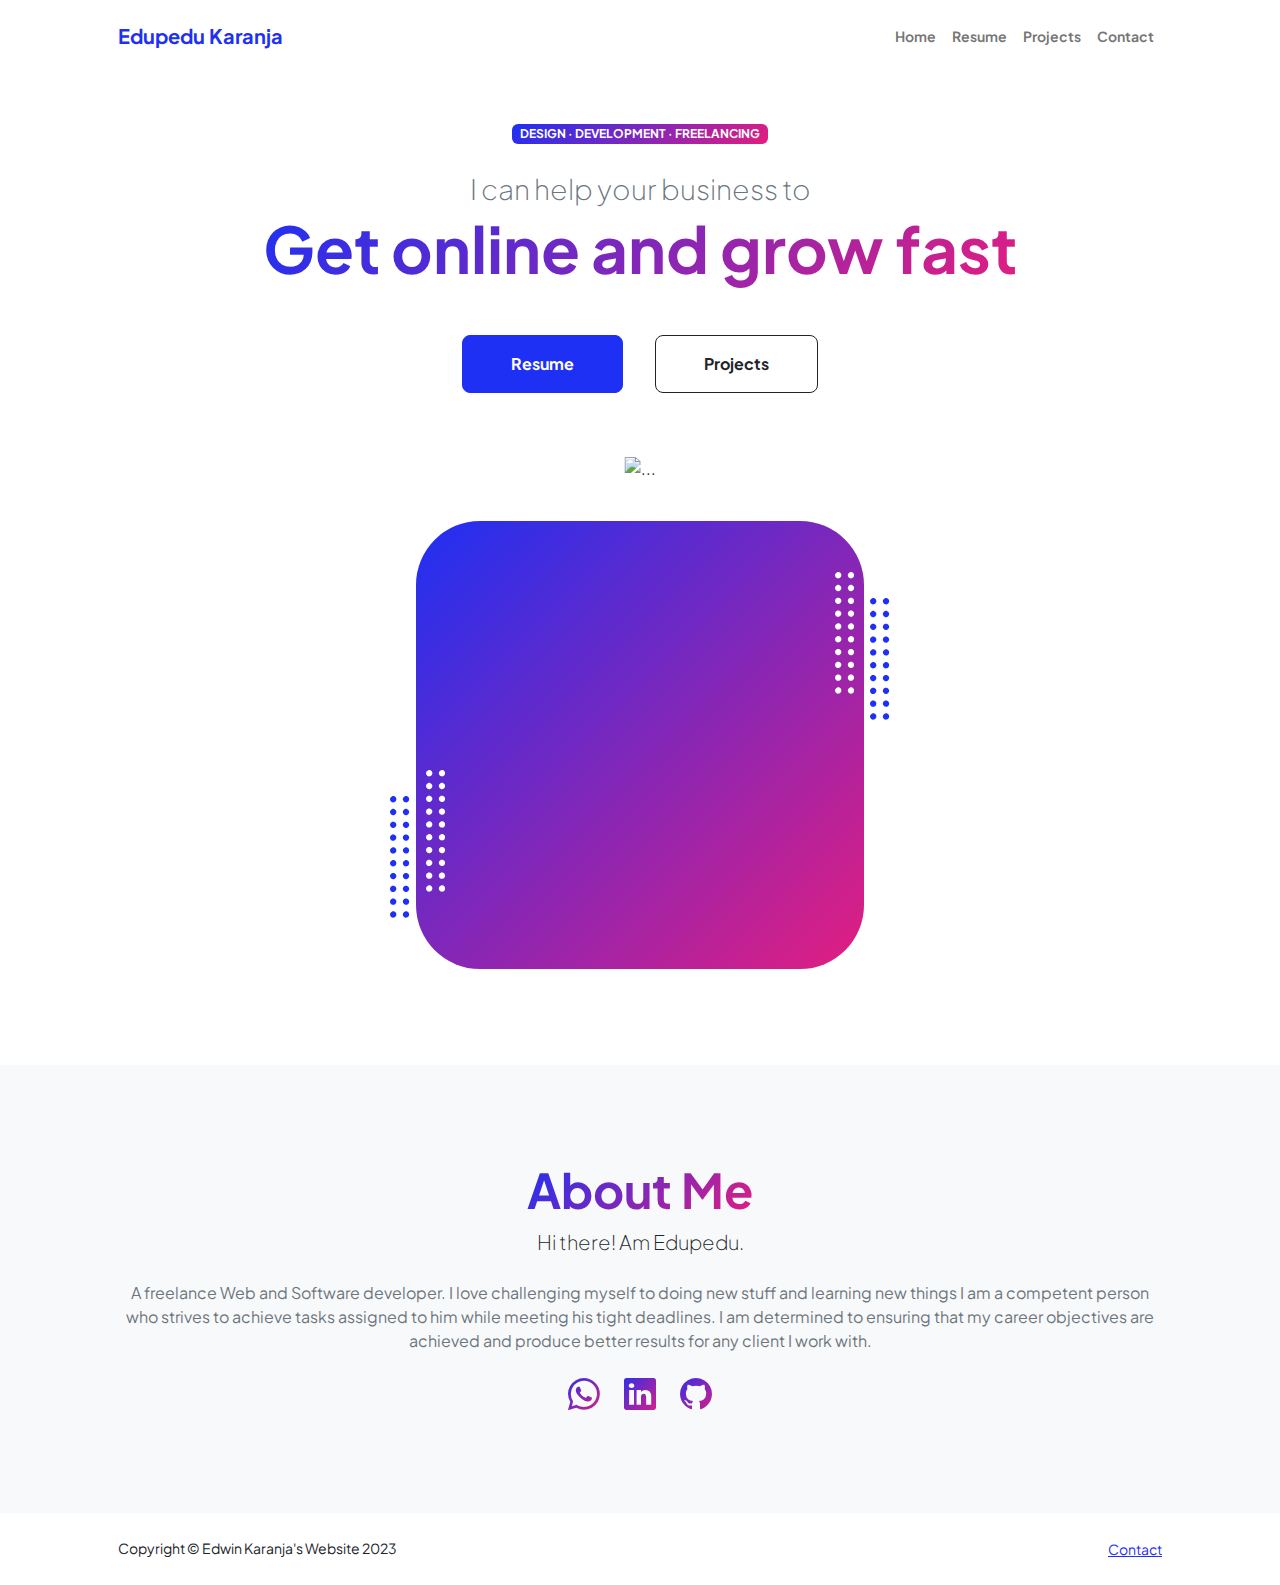
==== index.html @ 0c8370f7 "Update V2" ====
<!DOCTYPE html>
<html lang="en">
    <head>
        <meta charset="utf-8" />
        <meta name="viewport" content="width=device-width, initial-scale=1, shrink-to-fit=no" />
        <meta name="description" content="" />
        <meta name="author" content="" />
        <title>Edupedu Karanja - Home</title>
        <!-- Favicon-->
        <link rel="icon" type="image/x-icon" href="assets/edu.ico" />
        <!-- Custom Google font-->
        <link rel="preconnect" href="https://fonts.googleapis.com" />
        <link rel="preconnect" href="https://fonts.gstatic.com" crossorigin />
        <link href="https://fonts.googleapis.com/css2?family=Plus+Jakarta+Sans:wght@100;200;300;400;500;600;700;800;900&amp;display=swap" rel="stylesheet" />
        <!-- Bootstrap icons-->
        <link href="https://cdn.jsdelivr.net/npm/bootstrap-icons@1.8.1/font/bootstrap-icons.css" rel="stylesheet" />
        <!-- Core theme CSS (includes Bootstrap)-->
        <link href="css/styles.css" rel="stylesheet" />
    </head>
    <body class="d-flex flex-column h-100">
        <main class="flex-shrink-0">
            <!-- Navigation-->
            <nav class="navbar navbar-expand-lg navbar-light bg-white py-3">
                <div class="container px-5">
                    <a class="navbar-brand" href="index.html"><span class="fw-bolder text-primary">Edupedu Karanja</span></a>
                    <button class="navbar-toggler" type="button" data-bs-toggle="collapse" data-bs-target="#navbarSupportedContent" aria-controls="navbarSupportedContent" aria-expanded="false" aria-label="Toggle navigation"><span class="navbar-toggler-icon"></span></button>
                    <div class="collapse navbar-collapse" id="navbarSupportedContent">
                        <ul class="navbar-nav ms-auto mb-2 mb-lg-0 small fw-bolder">
                            <li class="nav-item"><a class="nav-link" href="index.html">Home</a></li>
                            <li class="nav-item"><a class="nav-link" href="resume.html">Resume</a></li>
                            <li class="nav-item"><a class="nav-link" href="projects.html">Projects</a></li>
                            <li class="nav-item"><a class="nav-link" href="contact.html">Contact</a></li>
                        </ul>
                    </div>
                </div>
            </nav>
            <!-- Header-->
            <header class="py-5">
                <div class="container px-5 pb-5">
                    <div class="row gx-5 align-items-center">
                        <div class="col-xxl-5">
                            <!-- Header text content-->
                            <div class="text-center text-xxl-start">
                                <div class="badge bg-gradient-primary-to-secondary text-white mb-4"><div class="text-uppercase">Design &middot; Development &middot; Freelancing</div></div>
                                <div class="fs-3 fw-light text-muted">I can help your business to</div>
                                <h1 class="display-3 fw-bolder mb-5"><span class="text-gradient d-inline">Get online and grow fast</span></h1>
                                <div class="d-grid gap-3 d-sm-flex justify-content-sm-center justify-content-xxl-start mb-3">
                                    <a class="btn btn-primary btn-lg px-5 py-3 me-sm-3 fs-6 fw-bolder" href="resume.html">Resume</a>
                                    <a class="btn btn-outline-dark btn-lg px-5 py-3 fs-6 fw-bolder" href="projects.html">Projects</a>
                                </div>
                            </div>
                        </div>
                        <div class="col-xxl-7">
                            <!-- Header profile picture-->
                            <div class="d-flex justify-content-center mt-5 mt-xxl-0">
                                <div class="profile bg-gradient-primary-to-secondary">
                                    <!-- TIP: For best results, use a photo with a transparent background like the demo example below-->
                                    <!-- Watch a tutorial on how to do this on YouTube (link)-->
                                    <img class="profile-img" src="assets/edupedu__karanja.png" alt="..." />
                                    <div class="dots-1">
                                        <!-- SVG Dots-->
                                        <svg version="1.1" xmlns="http://www.w3.org/2000/svg" xmlns:xlink="http://www.w3.org/1999/xlink" x="0px" y="0px" viewBox="0 0 191.6 1215.4" style="enable-background: new 0 0 191.6 1215.4" xml:space="preserve">
                                            <g transform="translate(0.000000,1280.000000) scale(0.100000,-0.100000)">
                                                <path d="M227.7,12788.6c-105-35-200-141-222-248c-43-206,163-412,369-369c155,32,275,190,260,339c-11,105-90,213-190,262        C383.7,12801.6,289.7,12808.6,227.7,12788.6z"></path>
                                                <path d="M1507.7,12788.6c-151-50-253-216-222-362c25-119,136-230,254-255c194-41,395,142,375,339c-11,105-90,213-190,262        C1663.7,12801.6,1569.7,12808.6,1507.7,12788.6z"></path>
                                                <path d="M227.7,11508.6c-105-35-200-141-222-248c-43-206,163-412,369-369c155,32,275,190,260,339c-11,105-90,213-190,262        C383.7,11521.6,289.7,11528.6,227.7,11508.6z"></path>
                                                <path d="M1507.7,11508.6c-151-50-253-216-222-362c25-119,136-230,254-255c194-41,395,142,375,339c-11,105-90,213-190,262        C1663.7,11521.6,1569.7,11528.6,1507.7,11508.6z"></path>
                                                <path d="M227.7,10228.6c-105-35-200-141-222-248c-43-206,163-412,369-369c155,32,275,190,260,339c-11,105-90,213-190,262        C383.7,10241.6,289.7,10248.6,227.7,10228.6z"></path>
                                                <path d="M1507.7,10228.6c-105-35-200-141-222-248c-43-206,163-412,369-369c155,32,275,190,260,339c-11,105-90,213-190,262        C1663.7,10241.6,1569.7,10248.6,1507.7,10228.6z"></path>
                                                <path d="M227.7,8948.6c-105-35-200-141-222-248c-43-206,163-412,369-369c155,32,275,190,260,339c-11,105-90,213-190,262        C383.7,8961.6,289.7,8968.6,227.7,8948.6z"></path>
                                                <path d="M1507.7,8948.6c-105-35-200-141-222-248c-43-206,163-412,369-369c155,32,275,190,260,339c-11,105-90,213-190,262        C1663.7,8961.6,1569.7,8968.6,1507.7,8948.6z"></path>
                                                <path d="M227.7,7668.6c-105-35-200-141-222-248c-43-206,163-412,369-369c155,32,275,190,260,339c-11,105-90,213-190,262        C383.7,7681.6,289.7,7688.6,227.7,7668.6z"></path>
                                                <path d="M1507.7,7668.6c-105-35-200-141-222-248c-43-206,163-412,369-369c155,32,275,190,260,339c-11,105-90,213-190,262        C1663.7,7681.6,1569.7,7688.6,1507.7,7668.6z"></path>
                                                <path d="M227.7,6388.6c-105-35-200-141-222-248c-43-206,163-412,369-369c155,32,275,190,260,339c-11,105-90,213-190,262        C383.7,6401.6,289.7,6408.6,227.7,6388.6z"></path>
                                                <path d="M1507.7,6388.6c-105-35-200-141-222-248c-43-206,163-412,369-369c155,32,275,190,260,339c-11,105-90,213-190,262        C1663.7,6401.6,1569.7,6408.6,1507.7,6388.6z"></path>
                                                <path d="M227.7,5108.6c-105-35-200-141-222-248c-43-206,163-412,369-369c155,32,275,190,260,339c-11,105-90,213-190,262        C383.7,5121.6,289.7,5128.6,227.7,5108.6z"></path>
                                                <path d="M1507.7,5108.6c-105-35-200-141-222-248c-43-206,163-412,369-369c155,32,275,190,260,339c-11,105-90,213-190,262        C1663.7,5121.6,1569.7,5128.6,1507.7,5108.6z"></path>
                                                <path d="M227.7,3828.6c-105-35-200-141-222-248c-43-206,163-412,369-369c155,32,275,190,260,339c-11,105-90,213-190,262        C383.7,3841.6,289.7,3848.6,227.7,3828.6z"></path>
                                                <path d="M1507.7,3828.6c-105-35-200-141-222-248c-43-206,163-412,369-369c155,32,275,190,260,339c-11,105-90,213-190,262        C1663.7,3841.6,1569.7,3848.6,1507.7,3828.6z"></path>
                                                <path d="M227.7,2548.6c-105-35-200-141-222-248c-43-206,163-412,369-369c155,32,275,190,260,339c-11,105-90,213-190,262        C383.7,2561.6,289.7,2568.6,227.7,2548.6z"></path>
                                                <path d="M1507.7,2548.6c-105-35-200-141-222-248c-43-206,163-412,369-369c155,32,275,190,260,339c-11,105-90,213-190,262        C1663.7,2561.6,1569.7,2568.6,1507.7,2548.6z"></path>
                                                <path d="M227.7,1268.6c-105-35-200-141-222-248c-43-206,163-412,369-369c155,32,275,190,260,339c-11,105-90,213-190,262        C383.7,1281.6,289.7,1288.6,227.7,1268.6z"></path>
                                                <path d="M1507.7,1268.6c-105-35-200-141-222-248c-43-206,163-412,369-369c155,32,275,190,260,339c-11,105-90,213-190,262        C1663.7,1281.6,1569.7,1288.6,1507.7,1268.6z"></path>
                                            </g>
                                        </svg>
                                        <!-- END of SVG dots-->
                                    </div>
                                    <div class="dots-2">
                                        <!-- SVG Dots-->
                                        <svg version="1.1" xmlns="http://www.w3.org/2000/svg" xmlns:xlink="http://www.w3.org/1999/xlink" x="0px" y="0px" viewBox="0 0 191.6 1215.4" style="enable-background: new 0 0 191.6 1215.4" xml:space="preserve">
                                            <g transform="translate(0.000000,1280.000000) scale(0.100000,-0.100000)">
                                                <path d="M227.7,12788.6c-105-35-200-141-222-248c-43-206,163-412,369-369c155,32,275,190,260,339c-11,105-90,213-190,262        C383.7,12801.6,289.7,12808.6,227.7,12788.6z"></path>
                                                <path d="M1507.7,12788.6c-151-50-253-216-222-362c25-119,136-230,254-255c194-41,395,142,375,339c-11,105-90,213-190,262        C1663.7,12801.6,1569.7,12808.6,1507.7,12788.6z"></path>
                                                <path d="M227.7,11508.6c-105-35-200-141-222-248c-43-206,163-412,369-369c155,32,275,190,260,339c-11,105-90,213-190,262        C383.7,11521.6,289.7,11528.6,227.7,11508.6z"></path>
                                                <path d="M1507.7,11508.6c-151-50-253-216-222-362c25-119,136-230,254-255c194-41,395,142,375,339c-11,105-90,213-190,262        C1663.7,11521.6,1569.7,11528.6,1507.7,11508.6z"></path>
                                                <path d="M227.7,10228.6c-105-35-200-141-222-248c-43-206,163-412,369-369c155,32,275,190,260,339c-11,105-90,213-190,262        C383.7,10241.6,289.7,10248.6,227.7,10228.6z"></path>
                                                <path d="M1507.7,10228.6c-105-35-200-141-222-248c-43-206,163-412,369-369c155,32,275,190,260,339c-11,105-90,213-190,262        C1663.7,10241.6,1569.7,10248.6,1507.7,10228.6z"></path>
                                                <path d="M227.7,8948.6c-105-35-200-141-222-248c-43-206,163-412,369-369c155,32,275,190,260,339c-11,105-90,213-190,262        C383.7,8961.6,289.7,8968.6,227.7,8948.6z"></path>
                                                <path d="M1507.7,8948.6c-105-35-200-141-222-248c-43-206,163-412,369-369c155,32,275,190,260,339c-11,105-90,213-190,262        C1663.7,8961.6,1569.7,8968.6,1507.7,8948.6z"></path>
                                                <path d="M227.7,7668.6c-105-35-200-141-222-248c-43-206,163-412,369-369c155,32,275,190,260,339c-11,105-90,213-190,262        C383.7,7681.6,289.7,7688.6,227.7,7668.6z"></path>
                                                <path d="M1507.7,7668.6c-105-35-200-141-222-248c-43-206,163-412,369-369c155,32,275,190,260,339c-11,105-90,213-190,262        C1663.7,7681.6,1569.7,7688.6,1507.7,7668.6z"></path>
                                                <path d="M227.7,6388.6c-105-35-200-141-222-248c-43-206,163-412,369-369c155,32,275,190,260,339c-11,105-90,213-190,262        C383.7,6401.6,289.7,6408.6,227.7,6388.6z"></path>
                                                <path d="M1507.7,6388.6c-105-35-200-141-222-248c-43-206,163-412,369-369c155,32,275,190,260,339c-11,105-90,213-190,262        C1663.7,6401.6,1569.7,6408.6,1507.7,6388.6z"></path>
                                                <path d="M227.7,5108.6c-105-35-200-141-222-248c-43-206,163-412,369-369c155,32,275,190,260,339c-11,105-90,213-190,262        C383.7,5121.6,289.7,5128.6,227.7,5108.6z"></path>
                                                <path d="M1507.7,5108.6c-105-35-200-141-222-248c-43-206,163-412,369-369c155,32,275,190,260,339c-11,105-90,213-190,262        C1663.7,5121.6,1569.7,5128.6,1507.7,5108.6z"></path>
                                                <path d="M227.7,3828.6c-105-35-200-141-222-248c-43-206,163-412,369-369c155,32,275,190,260,339c-11,105-90,213-190,262        C383.7,3841.6,289.7,3848.6,227.7,3828.6z"></path>
                                                <path d="M1507.7,3828.6c-105-35-200-141-222-248c-43-206,163-412,369-369c155,32,275,190,260,339c-11,105-90,213-190,262        C1663.7,3841.6,1569.7,3848.6,1507.7,3828.6z"></path>
                                                <path d="M227.7,2548.6c-105-35-200-141-222-248c-43-206,163-412,369-369c155,32,275,190,260,339c-11,105-90,213-190,262        C383.7,2561.6,289.7,2568.6,227.7,2548.6z"></path>
                                                <path d="M1507.7,2548.6c-105-35-200-141-222-248c-43-206,163-412,369-369c155,32,275,190,260,339c-11,105-90,213-190,262        C1663.7,2561.6,1569.7,2568.6,1507.7,2548.6z"></path>
                                                <path d="M227.7,1268.6c-105-35-200-141-222-248c-43-206,163-412,369-369c155,32,275,190,260,339c-11,105-90,213-190,262        C383.7,1281.6,289.7,1288.6,227.7,1268.6z"></path>
                                                <path d="M1507.7,1268.6c-105-35-200-141-222-248c-43-206,163-412,369-369c155,32,275,190,260,339c-11,105-90,213-190,262        C1663.7,1281.6,1569.7,1288.6,1507.7,1268.6z"></path>
                                            </g>
                                        </svg>
                                        <!-- END of SVG dots-->
                                    </div>
                                    <div class="dots-3">
                                        <!-- SVG Dots-->
                                        <svg version="1.1" xmlns="http://www.w3.org/2000/svg" xmlns:xlink="http://www.w3.org/1999/xlink" x="0px" y="0px" viewBox="0 0 191.6 1215.4" style="enable-background: new 0 0 191.6 1215.4" xml:space="preserve">
                                            <g transform="translate(0.000000,1280.000000) scale(0.100000,-0.100000)">
                                                <path d="M227.7,12788.6c-105-35-200-141-222-248c-43-206,163-412,369-369c155,32,275,190,260,339c-11,105-90,213-190,262        C383.7,12801.6,289.7,12808.6,227.7,12788.6z"></path>
                                                <path d="M1507.7,12788.6c-151-50-253-216-222-362c25-119,136-230,254-255c194-41,395,142,375,339c-11,105-90,213-190,262        C1663.7,12801.6,1569.7,12808.6,1507.7,12788.6z"></path>
                                                <path d="M227.7,11508.6c-105-35-200-141-222-248c-43-206,163-412,369-369c155,32,275,190,260,339c-11,105-90,213-190,262        C383.7,11521.6,289.7,11528.6,227.7,11508.6z"></path>
                                                <path d="M1507.7,11508.6c-151-50-253-216-222-362c25-119,136-230,254-255c194-41,395,142,375,339c-11,105-90,213-190,262        C1663.7,11521.6,1569.7,11528.6,1507.7,11508.6z"></path>
                                                <path d="M227.7,10228.6c-105-35-200-141-222-248c-43-206,163-412,369-369c155,32,275,190,260,339c-11,105-90,213-190,262        C383.7,10241.6,289.7,10248.6,227.7,10228.6z"></path>
                                                <path d="M1507.7,10228.6c-105-35-200-141-222-248c-43-206,163-412,369-369c155,32,275,190,260,339c-11,105-90,213-190,262        C1663.7,10241.6,1569.7,10248.6,1507.7,10228.6z"></path>
                                                <path d="M227.7,8948.6c-105-35-200-141-222-248c-43-206,163-412,369-369c155,32,275,190,260,339c-11,105-90,213-190,262        C383.7,8961.6,289.7,8968.6,227.7,8948.6z"></path>
                                                <path d="M1507.7,8948.6c-105-35-200-141-222-248c-43-206,163-412,369-369c155,32,275,190,260,339c-11,105-90,213-190,262        C1663.7,8961.6,1569.7,8968.6,1507.7,8948.6z"></path>
                                                <path d="M227.7,7668.6c-105-35-200-141-222-248c-43-206,163-412,369-369c155,32,275,190,260,339c-11,105-90,213-190,262        C383.7,7681.6,289.7,7688.6,227.7,7668.6z"></path>
                                                <path d="M1507.7,7668.6c-105-35-200-141-222-248c-43-206,163-412,369-369c155,32,275,190,260,339c-11,105-90,213-190,262        C1663.7,7681.6,1569.7,7688.6,1507.7,7668.6z"></path>
                                                <path d="M227.7,6388.6c-105-35-200-141-222-248c-43-206,163-412,369-369c155,32,275,190,260,339c-11,105-90,213-190,262        C383.7,6401.6,289.7,6408.6,227.7,6388.6z"></path>
                                                <path d="M1507.7,6388.6c-105-35-200-141-222-248c-43-206,163-412,369-369c155,32,275,190,260,339c-11,105-90,213-190,262        C1663.7,6401.6,1569.7,6408.6,1507.7,6388.6z"></path>
                                                <path d="M227.7,5108.6c-105-35-200-141-222-248c-43-206,163-412,369-369c155,32,275,190,260,339c-11,105-90,213-190,262        C383.7,5121.6,289.7,5128.6,227.7,5108.6z"></path>
                                                <path d="M1507.7,5108.6c-105-35-200-141-222-248c-43-206,163-412,369-369c155,32,275,190,260,339c-11,105-90,213-190,262        C1663.7,5121.6,1569.7,5128.6,1507.7,5108.6z"></path>
                                                <path d="M227.7,3828.6c-105-35-200-141-222-248c-43-206,163-412,369-369c155,32,275,190,260,339c-11,105-90,213-190,262        C383.7,3841.6,289.7,3848.6,227.7,3828.6z"></path>
                                                <path d="M1507.7,3828.6c-105-35-200-141-222-248c-43-206,163-412,369-369c155,32,275,190,260,339c-11,105-90,213-190,262        C1663.7,3841.6,1569.7,3848.6,1507.7,3828.6z"></path>
                                                <path d="M227.7,2548.6c-105-35-200-141-222-248c-43-206,163-412,369-369c155,32,275,190,260,339c-11,105-90,213-190,262        C383.7,2561.6,289.7,2568.6,227.7,2548.6z"></path>
                                                <path d="M1507.7,2548.6c-105-35-200-141-222-248c-43-206,163-412,369-369c155,32,275,190,260,339c-11,105-90,213-190,262        C1663.7,2561.6,1569.7,2568.6,1507.7,2548.6z"></path>
                                                <path d="M227.7,1268.6c-105-35-200-141-222-248c-43-206,163-412,369-369c155,32,275,190,260,339c-11,105-90,213-190,262        C383.7,1281.6,289.7,1288.6,227.7,1268.6z"></path>
                                                <path d="M1507.7,1268.6c-105-35-200-141-222-248c-43-206,163-412,369-369c155,32,275,190,260,339c-11,105-90,213-190,262        C1663.7,1281.6,1569.7,1288.6,1507.7,1268.6z"></path>
                                            </g>
                                        </svg>
                                        <!-- END of SVG dots-->
                                    </div>
                                    <div class="dots-4">
                                        <!-- SVG Dots-->
                                        <svg version="1.1" xmlns="http://www.w3.org/2000/svg" xmlns:xlink="http://www.w3.org/1999/xlink" x="0px" y="0px" viewBox="0 0 191.6 1215.4" style="enable-background: new 0 0 191.6 1215.4" xml:space="preserve">
                                            <g transform="translate(0.000000,1280.000000) scale(0.100000,-0.100000)">
                                                <path d="M227.7,12788.6c-105-35-200-141-222-248c-43-206,163-412,369-369c155,32,275,190,260,339c-11,105-90,213-190,262        C383.7,12801.6,289.7,12808.6,227.7,12788.6z"></path>
                                                <path d="M1507.7,12788.6c-151-50-253-216-222-362c25-119,136-230,254-255c194-41,395,142,375,339c-11,105-90,213-190,262        C1663.7,12801.6,1569.7,12808.6,1507.7,12788.6z"></path>
                                                <path d="M227.7,11508.6c-105-35-200-141-222-248c-43-206,163-412,369-369c155,32,275,190,260,339c-11,105-90,213-190,262        C383.7,11521.6,289.7,11528.6,227.7,11508.6z"></path>
                                                <path d="M1507.7,11508.6c-151-50-253-216-222-362c25-119,136-230,254-255c194-41,395,142,375,339c-11,105-90,213-190,262        C1663.7,11521.6,1569.7,11528.6,1507.7,11508.6z"></path>
                                                <path d="M227.7,10228.6c-105-35-200-141-222-248c-43-206,163-412,369-369c155,32,275,190,260,339c-11,105-90,213-190,262        C383.7,10241.6,289.7,10248.6,227.7,10228.6z"></path>
                                                <path d="M1507.7,10228.6c-105-35-200-141-222-248c-43-206,163-412,369-369c155,32,275,190,260,339c-11,105-90,213-190,262        C1663.7,10241.6,1569.7,10248.6,1507.7,10228.6z"></path>
                                                <path d="M227.7,8948.6c-105-35-200-141-222-248c-43-206,163-412,369-369c155,32,275,190,260,339c-11,105-90,213-190,262        C383.7,8961.6,289.7,8968.6,227.7,8948.6z"></path>
                                                <path d="M1507.7,8948.6c-105-35-200-141-222-248c-43-206,163-412,369-369c155,32,275,190,260,339c-11,105-90,213-190,262        C1663.7,8961.6,1569.7,8968.6,1507.7,8948.6z"></path>
                                                <path d="M227.7,7668.6c-105-35-200-141-222-248c-43-206,163-412,369-369c155,32,275,190,260,339c-11,105-90,213-190,262        C383.7,7681.6,289.7,7688.6,227.7,7668.6z"></path>
                                                <path d="M1507.7,7668.6c-105-35-200-141-222-248c-43-206,163-412,369-369c155,32,275,190,260,339c-11,105-90,213-190,262        C1663.7,7681.6,1569.7,7688.6,1507.7,7668.6z"></path>
                                                <path d="M227.7,6388.6c-105-35-200-141-222-248c-43-206,163-412,369-369c155,32,275,190,260,339c-11,105-90,213-190,262        C383.7,6401.6,289.7,6408.6,227.7,6388.6z"></path>
                                                <path d="M1507.7,6388.6c-105-35-200-141-222-248c-43-206,163-412,369-369c155,32,275,190,260,339c-11,105-90,213-190,262        C1663.7,6401.6,1569.7,6408.6,1507.7,6388.6z"></path>
                                                <path d="M227.7,5108.6c-105-35-200-141-222-248c-43-206,163-412,369-369c155,32,275,190,260,339c-11,105-90,213-190,262        C383.7,5121.6,289.7,5128.6,227.7,5108.6z"></path>
                                                <path d="M1507.7,5108.6c-105-35-200-141-222-248c-43-206,163-412,369-369c155,32,275,190,260,339c-11,105-90,213-190,262        C1663.7,5121.6,1569.7,5128.6,1507.7,5108.6z"></path>
                                                <path d="M227.7,3828.6c-105-35-200-141-222-248c-43-206,163-412,369-369c155,32,275,190,260,339c-11,105-90,213-190,262        C383.7,3841.6,289.7,3848.6,227.7,3828.6z"></path>
                                                <path d="M1507.7,3828.6c-105-35-200-141-222-248c-43-206,163-412,369-369c155,32,275,190,260,339c-11,105-90,213-190,262        C1663.7,3841.6,1569.7,3848.6,1507.7,3828.6z"></path>
                                                <path d="M227.7,2548.6c-105-35-200-141-222-248c-43-206,163-412,369-369c155,32,275,190,260,339c-11,105-90,213-190,262        C383.7,2561.6,289.7,2568.6,227.7,2548.6z"></path>
                                                <path d="M1507.7,2548.6c-105-35-200-141-222-248c-43-206,163-412,369-369c155,32,275,190,260,339c-11,105-90,213-190,262        C1663.7,2561.6,1569.7,2568.6,1507.7,2548.6z"></path>
                                                <path d="M227.7,1268.6c-105-35-200-141-222-248c-43-206,163-412,369-369c155,32,275,190,260,339c-11,105-90,213-190,262        C383.7,1281.6,289.7,1288.6,227.7,1268.6z"></path>
                                                <path d="M1507.7,1268.6c-105-35-200-141-222-248c-43-206,163-412,369-369c155,32,275,190,260,339c-11,105-90,213-190,262        C1663.7,1281.6,1569.7,1288.6,1507.7,1268.6z"></path>
                                            </g>
                                        </svg>
                                        <!-- END of SVG dots-->
                                    </div>
                                </div>
                            </div>
                        </div>
                    </div>
                </div>
            </header>
            <!-- About Section-->
            <section class="bg-light py-5">
                <div class="container px-5">
                    <div class="row gx-5 justify-content-center">
                        <div class="col-xxl-8">
                            <div class="text-center my-5">
                                <h2 class="display-5 fw-bolder"><span class="text-gradient d-inline">About Me</span></h2>
                                <p class="lead fw-light mb-4">Hi there! Am Edupedu.</p>
                                <p class="text-muted">A freelance Web and Software developer.

                                    I love challenging myself to doing new stuff and learning new things
                                    I am a competent person who strives to achieve tasks assigned to him while meeting his tight deadlines.
                                    I am determined to ensuring that my career objectives are achieved and produce better results for any client I work with.</p>
                                <div class="d-flex justify-content-center fs-2 gap-4">
                                    <a class="text-gradient" href="https://wa.me/254795888078?text=Hello%20Edwin%20Karanja"><i class="bi bi-whatsapp"></i></a>
                                    <a class="text-gradient" href="https://www.linkedin.com/in/edupedukaranja/"><i class="bi bi-linkedin"></i></a>
                                    <a class="text-gradient" href="https://github.com/Eduedsky"><i class="bi bi-github"></i></a>
                                </div>
                            </div>
                        </div>
                    </div>
                </div>
            </section>
        </main>
        <!-- Footer-->
        <footer class="bg-white py-4 mt-auto">
            <div class="container px-5">
                <div class="row align-items-center justify-content-between flex-column flex-sm-row">
                    <div class="col-auto"><div class="small m-0">Copyright &copy; Edwin Karanja's Website 2023</div></div>
                    <div class="col-auto">
                        <!-- <a class="small" href="#!">Privacy</a>
                        <span class="mx-1">&middot;</span>
                        <a class="small" href="#!">Terms</a>
                        <span class="mx-1">&middot;</span> -->
                        <a class="small" href="#!">Contact</a>
                    </div>
                </div>
            </div>
        </footer>
        <!-- Bootstrap core JS-->
        <script src="https://cdn.jsdelivr.net/npm/bootstrap@5.2.3/dist/js/bootstrap.bundle.min.js"></script>
        <!-- Core theme JS-->
        <script src="js/scripts.js"></script>
    </body>
</html>
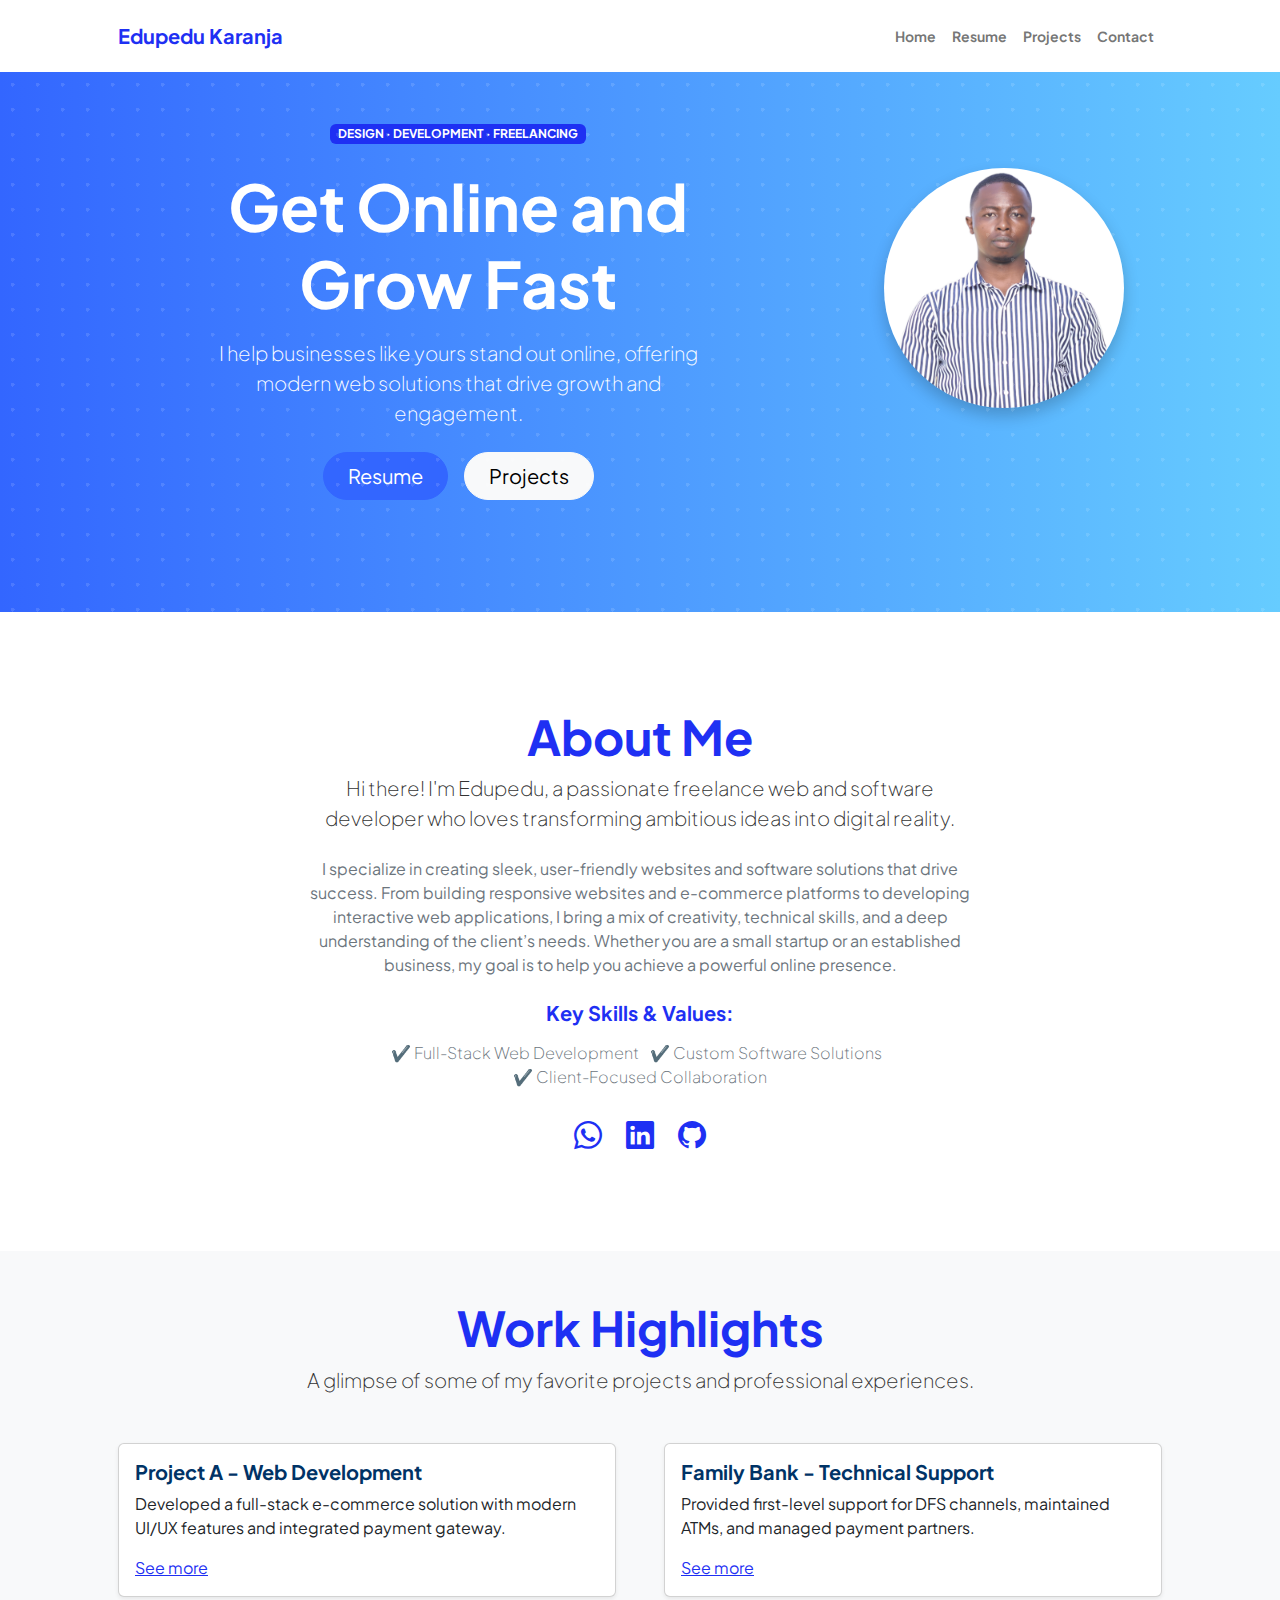
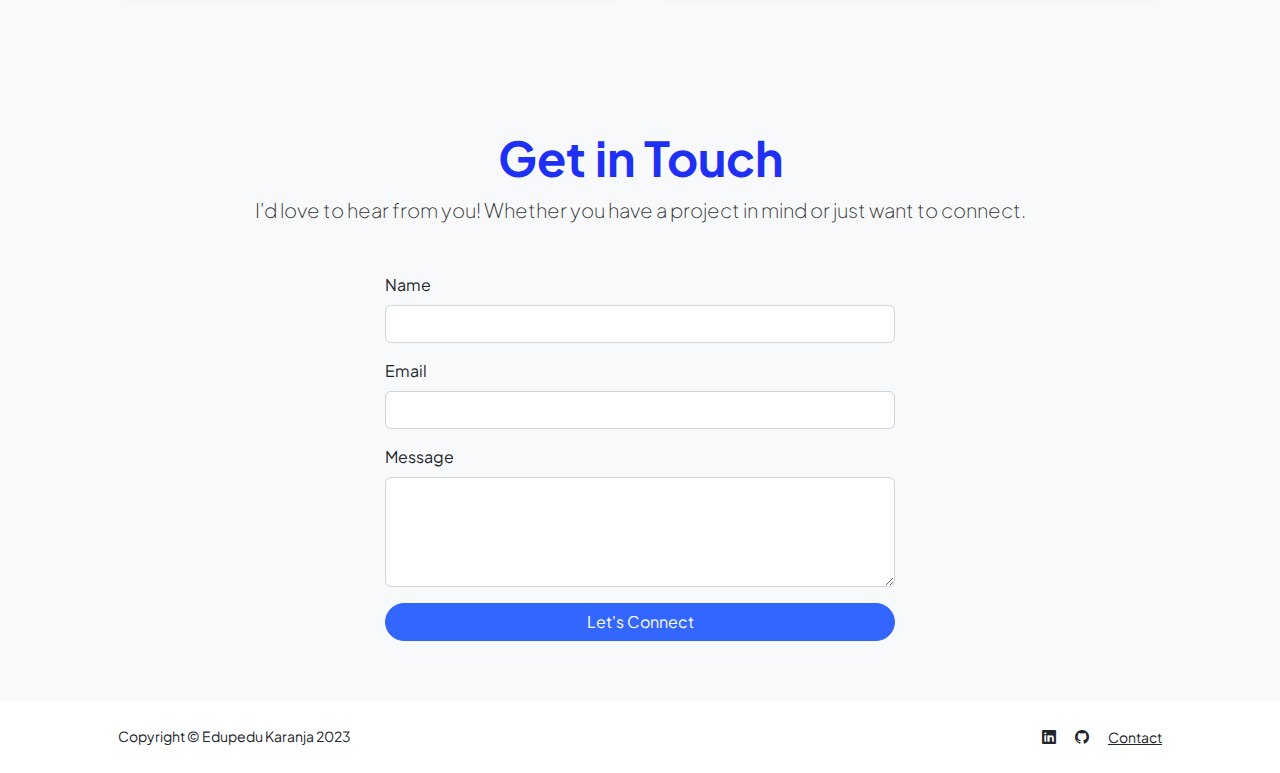
==== commit b12e5834: "update" ====
--- a/index.html
+++ b/index.html
@@ -3,27 +3,30 @@
     <head>
         <meta charset="utf-8" />
         <meta name="viewport" content="width=device-width, initial-scale=1, shrink-to-fit=no" />
-        <meta name="description" content="" />
-        <meta name="author" content="" />
-        <title>Edupedu Karanja - Home</title>
-        <!-- Favicon-->
+        <meta name="description" content="Freelance Web and Software Developer Portfolio - Showcasing Projects, Skills, and Expertise." />
+        <meta name="author" content="Edupedu Karanja" />
+        <title>Edupedu Karanja - Portfolio</title>
+        <!-- Favicon -->
         <link rel="icon" type="image/x-icon" href="assets/edu.ico" />
-        <!-- Custom Google font-->
-        <link rel="preconnect" href="https://fonts.googleapis.com" />
-        <link rel="preconnect" href="https://fonts.gstatic.com" crossorigin />
-        <link href="https://fonts.googleapis.com/css2?family=Plus+Jakarta+Sans:wght@100;200;300;400;500;600;700;800;900&amp;display=swap" rel="stylesheet" />
-        <!-- Bootstrap icons-->
-        <link href="https://cdn.jsdelivr.net/npm/bootstrap-icons@1.8.1/font/bootstrap-icons.css" rel="stylesheet" />
-        <!-- Core theme CSS (includes Bootstrap)-->
+        <!-- Custom Google Font -->
+        <link rel="preconnect" href="https://fonts.googleapis.com">
+        <link rel="preconnect" href="https://fonts.gstatic.com" crossorigin>
+        <link href="https://fonts.googleapis.com/css2?family=Plus+Jakarta+Sans:wght@300;500;700;900&display=swap" rel="preload" as="style" onload="this.rel='stylesheet'" />
+        <!-- Bootstrap Icons -->
+        <link href="https://cdn.jsdelivr.net/npm/bootstrap-icons@1.8.1/font/bootstrap-icons.css" rel="preload" as="style" onload="this.rel='stylesheet'" />
+        <!-- Core Theme CSS (Includes Bootstrap) -->
         <link href="css/styles.css" rel="stylesheet" />
+        <!-- Custom CSS for Dotted Background -->
     </head>
     <body class="d-flex flex-column h-100">
         <main class="flex-shrink-0">
-            <!-- Navigation-->
+            <!-- Navigation -->
             <nav class="navbar navbar-expand-lg navbar-light bg-white py-3">
                 <div class="container px-5">
                     <a class="navbar-brand" href="index.html"><span class="fw-bolder text-primary">Edupedu Karanja</span></a>
-                    <button class="navbar-toggler" type="button" data-bs-toggle="collapse" data-bs-target="#navbarSupportedContent" aria-controls="navbarSupportedContent" aria-expanded="false" aria-label="Toggle navigation"><span class="navbar-toggler-icon"></span></button>
+                    <button class="navbar-toggler" type="button" data-bs-toggle="collapse" data-bs-target="#navbarSupportedContent" aria-controls="navbarSupportedContent" aria-expanded="false" aria-label="Toggle navigation">
+                        <span class="navbar-toggler-icon"></span>
+                    </button>
                     <div class="collapse navbar-collapse" id="navbarSupportedContent">
                         <ul class="navbar-nav ms-auto mb-2 mb-lg-0 small fw-bolder">
                             <li class="nav-item"><a class="nav-link" href="index.html">Home</a></li>
@@ -34,189 +37,133 @@
                     </div>
                 </div>
             </nav>
-            <!-- Header-->
-            <header class="py-5">
+            <!-- Header with Dotted Background -->
+            <header class="py-5 header-dotted" style="background: linear-gradient(to right, #3366FF, #66CCFF); position: relative; overflow: hidden;">
                 <div class="container px-5 pb-5">
                     <div class="row gx-5 align-items-center">
-                        <div class="col-xxl-5">
-                            <!-- Header text content-->
-                            <div class="text-center text-xxl-start">
-                                <div class="badge bg-gradient-primary-to-secondary text-white mb-4"><div class="text-uppercase">Design &middot; Development &middot; Freelancing</div></div>
-                                <div class="fs-3 fw-light text-muted">I can help your business to</div>
-                                <h1 class="display-3 fw-bolder mb-5"><span class="text-gradient d-inline">Get online and grow fast</span></h1>
-                                <div class="d-grid gap-3 d-sm-flex justify-content-sm-center justify-content-xxl-start mb-3">
-                                    <a class="btn btn-primary btn-lg px-5 py-3 me-sm-3 fs-6 fw-bolder" href="resume.html">Resume</a>
-                                    <a class="btn btn-outline-dark btn-lg px-5 py-3 fs-6 fw-bolder" href="projects.html">Projects</a>
-                                </div>
+                        <div class="col-lg-6 mx-auto text-center">
+                            <div class="badge bg-primary text-white mb-4">
+                                <div class="text-uppercase">Design &middot; Development &middot; Freelancing</div>
+                            </div>
+                            <h1 class="display-3 fw-bold mb-3 text-white">Get Online and Grow Fast</h1>
+                            <p class="lead fw-light mb-4 text-white">I help businesses like yours stand out online, offering modern web solutions that drive growth and engagement.</p>
+                            <div class="d-grid gap-3 d-sm-flex justify-content-sm-center mb-3">
+                                <a class="btn btn-primary btn-lg px-4 rounded-pill" href="resume.html">Resume</a>
+                                <a class="btn btn-light btn-lg px-4 rounded-pill" href="projects.html">Projects</a>
                             </div>
                         </div>
-                        <div class="col-xxl-7">
-                            <!-- Header profile picture-->
-                            <div class="d-flex justify-content-center mt-5 mt-xxl-0">
-                                <div class="profile bg-gradient-primary-to-secondary">
-                                    <!-- TIP: For best results, use a photo with a transparent background like the demo example below-->
-                                    <!-- Watch a tutorial on how to do this on YouTube (link)-->
-                                    <img class="profile-img" src="assets/edupedu__karanja.png" alt="..." />
-                                    <div class="dots-1">
-                                        <!-- SVG Dots-->
-                                        <svg version="1.1" xmlns="http://www.w3.org/2000/svg" xmlns:xlink="http://www.w3.org/1999/xlink" x="0px" y="0px" viewBox="0 0 191.6 1215.4" style="enable-background: new 0 0 191.6 1215.4" xml:space="preserve">
-                                            <g transform="translate(0.000000,1280.000000) scale(0.100000,-0.100000)">
-                                                <path d="M227.7,12788.6c-105-35-200-141-222-248c-43-206,163-412,369-369c155,32,275,190,260,339c-11,105-90,213-190,262        C383.7,12801.6,289.7,12808.6,227.7,12788.6z"></path>
-                                                <path d="M1507.7,12788.6c-151-50-253-216-222-362c25-119,136-230,254-255c194-41,395,142,375,339c-11,105-90,213-190,262        C1663.7,12801.6,1569.7,12808.6,1507.7,12788.6z"></path>
-                                                <path d="M227.7,11508.6c-105-35-200-141-222-248c-43-206,163-412,369-369c155,32,275,190,260,339c-11,105-90,213-190,262        C383.7,11521.6,289.7,11528.6,227.7,11508.6z"></path>
-                                                <path d="M1507.7,11508.6c-151-50-253-216-222-362c25-119,136-230,254-255c194-41,395,142,375,339c-11,105-90,213-190,262        C1663.7,11521.6,1569.7,11528.6,1507.7,11508.6z"></path>
-                                                <path d="M227.7,10228.6c-105-35-200-141-222-248c-43-206,163-412,369-369c155,32,275,190,260,339c-11,105-90,213-190,262        C383.7,10241.6,289.7,10248.6,227.7,10228.6z"></path>
-                                                <path d="M1507.7,10228.6c-105-35-200-141-222-248c-43-206,163-412,369-369c155,32,275,190,260,339c-11,105-90,213-190,262        C1663.7,10241.6,1569.7,10248.6,1507.7,10228.6z"></path>
-                                                <path d="M227.7,8948.6c-105-35-200-141-222-248c-43-206,163-412,369-369c155,32,275,190,260,339c-11,105-90,213-190,262        C383.7,8961.6,289.7,8968.6,227.7,8948.6z"></path>
-                                                <path d="M1507.7,8948.6c-105-35-200-141-222-248c-43-206,163-412,369-369c155,32,275,190,260,339c-11,105-90,213-190,262        C1663.7,8961.6,1569.7,8968.6,1507.7,8948.6z"></path>
-                                                <path d="M227.7,7668.6c-105-35-200-141-222-248c-43-206,163-412,369-369c155,32,275,190,260,339c-11,105-90,213-190,262        C383.7,7681.6,289.7,7688.6,227.7,7668.6z"></path>
-                                                <path d="M1507.7,7668.6c-105-35-200-141-222-248c-43-206,163-412,369-369c155,32,275,190,260,339c-11,105-90,213-190,262        C1663.7,7681.6,1569.7,7688.6,1507.7,7668.6z"></path>
-                                                <path d="M227.7,6388.6c-105-35-200-141-222-248c-43-206,163-412,369-369c155,32,275,190,260,339c-11,105-90,213-190,262        C383.7,6401.6,289.7,6408.6,227.7,6388.6z"></path>
-                                                <path d="M1507.7,6388.6c-105-35-200-141-222-248c-43-206,163-412,369-369c155,32,275,190,260,339c-11,105-90,213-190,262        C1663.7,6401.6,1569.7,6408.6,1507.7,6388.6z"></path>
-                                                <path d="M227.7,5108.6c-105-35-200-141-222-248c-43-206,163-412,369-369c155,32,275,190,260,339c-11,105-90,213-190,262        C383.7,5121.6,289.7,5128.6,227.7,5108.6z"></path>
-                                                <path d="M1507.7,5108.6c-105-35-200-141-222-248c-43-206,163-412,369-369c155,32,275,190,260,339c-11,105-90,213-190,262        C1663.7,5121.6,1569.7,5128.6,1507.7,5108.6z"></path>
-                                                <path d="M227.7,3828.6c-105-35-200-141-222-248c-43-206,163-412,369-369c155,32,275,190,260,339c-11,105-90,213-190,262        C383.7,3841.6,289.7,3848.6,227.7,3828.6z"></path>
-                                                <path d="M1507.7,3828.6c-105-35-200-141-222-248c-43-206,163-412,369-369c155,32,275,190,260,339c-11,105-90,213-190,262        C1663.7,3841.6,1569.7,3848.6,1507.7,3828.6z"></path>
-                                                <path d="M227.7,2548.6c-105-35-200-141-222-248c-43-206,163-412,369-369c155,32,275,190,260,339c-11,105-90,213-190,262        C383.7,2561.6,289.7,2568.6,227.7,2548.6z"></path>
-                                                <path d="M1507.7,2548.6c-105-35-200-141-222-248c-43-206,163-412,369-369c155,32,275,190,260,339c-11,105-90,213-190,262        C1663.7,2561.6,1569.7,2568.6,1507.7,2548.6z"></path>
-                                                <path d="M227.7,1268.6c-105-35-200-141-222-248c-43-206,163-412,369-369c155,32,275,190,260,339c-11,105-90,213-190,262        C383.7,1281.6,289.7,1288.6,227.7,1268.6z"></path>
-                                                <path d="M1507.7,1268.6c-105-35-200-141-222-248c-43-206,163-412,369-369c155,32,275,190,260,339c-11,105-90,213-190,262        C1663.7,1281.6,1569.7,1288.6,1507.7,1268.6z"></path>
-                                            </g>
-                                        </svg>
-                                        <!-- END of SVG dots-->
-                                    </div>
-                                    <div class="dots-2">
-                                        <!-- SVG Dots-->
-                                        <svg version="1.1" xmlns="http://www.w3.org/2000/svg" xmlns:xlink="http://www.w3.org/1999/xlink" x="0px" y="0px" viewBox="0 0 191.6 1215.4" style="enable-background: new 0 0 191.6 1215.4" xml:space="preserve">
-                                            <g transform="translate(0.000000,1280.000000) scale(0.100000,-0.100000)">
-                                                <path d="M227.7,12788.6c-105-35-200-141-222-248c-43-206,163-412,369-369c155,32,275,190,260,339c-11,105-90,213-190,262        C383.7,12801.6,289.7,12808.6,227.7,12788.6z"></path>
-                                                <path d="M1507.7,12788.6c-151-50-253-216-222-362c25-119,136-230,254-255c194-41,395,142,375,339c-11,105-90,213-190,262        C1663.7,12801.6,1569.7,12808.6,1507.7,12788.6z"></path>
-                                                <path d="M227.7,11508.6c-105-35-200-141-222-248c-43-206,163-412,369-369c155,32,275,190,260,339c-11,105-90,213-190,262        C383.7,11521.6,289.7,11528.6,227.7,11508.6z"></path>
-                                                <path d="M1507.7,11508.6c-151-50-253-216-222-362c25-119,136-230,254-255c194-41,395,142,375,339c-11,105-90,213-190,262        C1663.7,11521.6,1569.7,11528.6,1507.7,11508.6z"></path>
-                                                <path d="M227.7,10228.6c-105-35-200-141-222-248c-43-206,163-412,369-369c155,32,275,190,260,339c-11,105-90,213-190,262        C383.7,10241.6,289.7,10248.6,227.7,10228.6z"></path>
-                                                <path d="M1507.7,10228.6c-105-35-200-141-222-248c-43-206,163-412,369-369c155,32,275,190,260,339c-11,105-90,213-190,262        C1663.7,10241.6,1569.7,10248.6,1507.7,10228.6z"></path>
-                                                <path d="M227.7,8948.6c-105-35-200-141-222-248c-43-206,163-412,369-369c155,32,275,190,260,339c-11,105-90,213-190,262        C383.7,8961.6,289.7,8968.6,227.7,8948.6z"></path>
-                                                <path d="M1507.7,8948.6c-105-35-200-141-222-248c-43-206,163-412,369-369c155,32,275,190,260,339c-11,105-90,213-190,262        C1663.7,8961.6,1569.7,8968.6,1507.7,8948.6z"></path>
-                                                <path d="M227.7,7668.6c-105-35-200-141-222-248c-43-206,163-412,369-369c155,32,275,190,260,339c-11,105-90,213-190,262        C383.7,7681.6,289.7,7688.6,227.7,7668.6z"></path>
-                                                <path d="M1507.7,7668.6c-105-35-200-141-222-248c-43-206,163-412,369-369c155,32,275,190,260,339c-11,105-90,213-190,262        C1663.7,7681.6,1569.7,7688.6,1507.7,7668.6z"></path>
-                                                <path d="M227.7,6388.6c-105-35-200-141-222-248c-43-206,163-412,369-369c155,32,275,190,260,339c-11,105-90,213-190,262        C383.7,6401.6,289.7,6408.6,227.7,6388.6z"></path>
-                                                <path d="M1507.7,6388.6c-105-35-200-141-222-248c-43-206,163-412,369-369c155,32,275,190,260,339c-11,105-90,213-190,262        C1663.7,6401.6,1569.7,6408.6,1507.7,6388.6z"></path>
-                                                <path d="M227.7,5108.6c-105-35-200-141-222-248c-43-206,163-412,369-369c155,32,275,190,260,339c-11,105-90,213-190,262        C383.7,5121.6,289.7,5128.6,227.7,5108.6z"></path>
-                                                <path d="M1507.7,5108.6c-105-35-200-141-222-248c-43-206,163-412,369-369c155,32,275,190,260,339c-11,105-90,213-190,262        C1663.7,5121.6,1569.7,5128.6,1507.7,5108.6z"></path>
-                                                <path d="M227.7,3828.6c-105-35-200-141-222-248c-43-206,163-412,369-369c155,32,275,190,260,339c-11,105-90,213-190,262        C383.7,3841.6,289.7,3848.6,227.7,3828.6z"></path>
-                                                <path d="M1507.7,3828.6c-105-35-200-141-222-248c-43-206,163-412,369-369c155,32,275,190,260,339c-11,105-90,213-190,262        C1663.7,3841.6,1569.7,3848.6,1507.7,3828.6z"></path>
-                                                <path d="M227.7,2548.6c-105-35-200-141-222-248c-43-206,163-412,369-369c155,32,275,190,260,339c-11,105-90,213-190,262        C383.7,2561.6,289.7,2568.6,227.7,2548.6z"></path>
-                                                <path d="M1507.7,2548.6c-105-35-200-141-222-248c-43-206,163-412,369-369c155,32,275,190,260,339c-11,105-90,213-190,262        C1663.7,2561.6,1569.7,2568.6,1507.7,2548.6z"></path>
-                                                <path d="M227.7,1268.6c-105-35-200-141-222-248c-43-206,163-412,369-369c155,32,275,190,260,339c-11,105-90,213-190,262        C383.7,1281.6,289.7,1288.6,227.7,1268.6z"></path>
-                                                <path d="M1507.7,1268.6c-105-35-200-141-222-248c-43-206,163-412,369-369c155,32,275,190,260,339c-11,105-90,213-190,262        C1663.7,1281.6,1569.7,1288.6,1507.7,1268.6z"></path>
-                                            </g>
-                                        </svg>
-                                        <!-- END of SVG dots-->
-                                    </div>
-                                    <div class="dots-3">
-                                        <!-- SVG Dots-->
-                                        <svg version="1.1" xmlns="http://www.w3.org/2000/svg" xmlns:xlink="http://www.w3.org/1999/xlink" x="0px" y="0px" viewBox="0 0 191.6 1215.4" style="enable-background: new 0 0 191.6 1215.4" xml:space="preserve">
-                                            <g transform="translate(0.000000,1280.000000) scale(0.100000,-0.100000)">
-                                                <path d="M227.7,12788.6c-105-35-200-141-222-248c-43-206,163-412,369-369c155,32,275,190,260,339c-11,105-90,213-190,262        C383.7,12801.6,289.7,12808.6,227.7,12788.6z"></path>
-                                                <path d="M1507.7,12788.6c-151-50-253-216-222-362c25-119,136-230,254-255c194-41,395,142,375,339c-11,105-90,213-190,262        C1663.7,12801.6,1569.7,12808.6,1507.7,12788.6z"></path>
-                                                <path d="M227.7,11508.6c-105-35-200-141-222-248c-43-206,163-412,369-369c155,32,275,190,260,339c-11,105-90,213-190,262        C383.7,11521.6,289.7,11528.6,227.7,11508.6z"></path>
-                                                <path d="M1507.7,11508.6c-151-50-253-216-222-362c25-119,136-230,254-255c194-41,395,142,375,339c-11,105-90,213-190,262        C1663.7,11521.6,1569.7,11528.6,1507.7,11508.6z"></path>
-                                                <path d="M227.7,10228.6c-105-35-200-141-222-248c-43-206,163-412,369-369c155,32,275,190,260,339c-11,105-90,213-190,262        C383.7,10241.6,289.7,10248.6,227.7,10228.6z"></path>
-                                                <path d="M1507.7,10228.6c-105-35-200-141-222-248c-43-206,163-412,369-369c155,32,275,190,260,339c-11,105-90,213-190,262        C1663.7,10241.6,1569.7,10248.6,1507.7,10228.6z"></path>
-                                                <path d="M227.7,8948.6c-105-35-200-141-222-248c-43-206,163-412,369-369c155,32,275,190,260,339c-11,105-90,213-190,262        C383.7,8961.6,289.7,8968.6,227.7,8948.6z"></path>
-                                                <path d="M1507.7,8948.6c-105-35-200-141-222-248c-43-206,163-412,369-369c155,32,275,190,260,339c-11,105-90,213-190,262        C1663.7,8961.6,1569.7,8968.6,1507.7,8948.6z"></path>
-                                                <path d="M227.7,7668.6c-105-35-200-141-222-248c-43-206,163-412,369-369c155,32,275,190,260,339c-11,105-90,213-190,262        C383.7,7681.6,289.7,7688.6,227.7,7668.6z"></path>
-                                                <path d="M1507.7,7668.6c-105-35-200-141-222-248c-43-206,163-412,369-369c155,32,275,190,260,339c-11,105-90,213-190,262        C1663.7,7681.6,1569.7,7688.6,1507.7,7668.6z"></path>
-                                                <path d="M227.7,6388.6c-105-35-200-141-222-248c-43-206,163-412,369-369c155,32,275,190,260,339c-11,105-90,213-190,262        C383.7,6401.6,289.7,6408.6,227.7,6388.6z"></path>
-                                                <path d="M1507.7,6388.6c-105-35-200-141-222-248c-43-206,163-412,369-369c155,32,275,190,260,339c-11,105-90,213-190,262        C1663.7,6401.6,1569.7,6408.6,1507.7,6388.6z"></path>
-                                                <path d="M227.7,5108.6c-105-35-200-141-222-248c-43-206,163-412,369-369c155,32,275,190,260,339c-11,105-90,213-190,262        C383.7,5121.6,289.7,5128.6,227.7,5108.6z"></path>
-                                                <path d="M1507.7,5108.6c-105-35-200-141-222-248c-43-206,163-412,369-369c155,32,275,190,260,339c-11,105-90,213-190,262        C1663.7,5121.6,1569.7,5128.6,1507.7,5108.6z"></path>
-                                                <path d="M227.7,3828.6c-105-35-200-141-222-248c-43-206,163-412,369-369c155,32,275,190,260,339c-11,105-90,213-190,262        C383.7,3841.6,289.7,3848.6,227.7,3828.6z"></path>
-                                                <path d="M1507.7,3828.6c-105-35-200-141-222-248c-43-206,163-412,369-369c155,32,275,190,260,339c-11,105-90,213-190,262        C1663.7,3841.6,1569.7,3848.6,1507.7,3828.6z"></path>
-                                                <path d="M227.7,2548.6c-105-35-200-141-222-248c-43-206,163-412,369-369c155,32,275,190,260,339c-11,105-90,213-190,262        C383.7,2561.6,289.7,2568.6,227.7,2548.6z"></path>
-                                                <path d="M1507.7,2548.6c-105-35-200-141-222-248c-43-206,163-412,369-369c155,32,275,190,260,339c-11,105-90,213-190,262        C1663.7,2561.6,1569.7,2568.6,1507.7,2548.6z"></path>
-                                                <path d="M227.7,1268.6c-105-35-200-141-222-248c-43-206,163-412,369-369c155,32,275,190,260,339c-11,105-90,213-190,262        C383.7,1281.6,289.7,1288.6,227.7,1268.6z"></path>
-                                                <path d="M1507.7,1268.6c-105-35-200-141-222-248c-43-206,163-412,369-369c155,32,275,190,260,339c-11,105-90,213-190,262        C1663.7,1281.6,1569.7,1288.6,1507.7,1268.6z"></path>
-                                            </g>
-                                        </svg>
-                                        <!-- END of SVG dots-->
-                                    </div>
-                                    <div class="dots-4">
-                                        <!-- SVG Dots-->
-                                        <svg version="1.1" xmlns="http://www.w3.org/2000/svg" xmlns:xlink="http://www.w3.org/1999/xlink" x="0px" y="0px" viewBox="0 0 191.6 1215.4" style="enable-background: new 0 0 191.6 1215.4" xml:space="preserve">
-                                            <g transform="translate(0.000000,1280.000000) scale(0.100000,-0.100000)">
-                                                <path d="M227.7,12788.6c-105-35-200-141-222-248c-43-206,163-412,369-369c155,32,275,190,260,339c-11,105-90,213-190,262        C383.7,12801.6,289.7,12808.6,227.7,12788.6z"></path>
-                                                <path d="M1507.7,12788.6c-151-50-253-216-222-362c25-119,136-230,254-255c194-41,395,142,375,339c-11,105-90,213-190,262        C1663.7,12801.6,1569.7,12808.6,1507.7,12788.6z"></path>
-                                                <path d="M227.7,11508.6c-105-35-200-141-222-248c-43-206,163-412,369-369c155,32,275,190,260,339c-11,105-90,213-190,262        C383.7,11521.6,289.7,11528.6,227.7,11508.6z"></path>
-                                                <path d="M1507.7,11508.6c-151-50-253-216-222-362c25-119,136-230,254-255c194-41,395,142,375,339c-11,105-90,213-190,262        C1663.7,11521.6,1569.7,11528.6,1507.7,11508.6z"></path>
-                                                <path d="M227.7,10228.6c-105-35-200-141-222-248c-43-206,163-412,369-369c155,32,275,190,260,339c-11,105-90,213-190,262        C383.7,10241.6,289.7,10248.6,227.7,10228.6z"></path>
-                                                <path d="M1507.7,10228.6c-105-35-200-141-222-248c-43-206,163-412,369-369c155,32,275,190,260,339c-11,105-90,213-190,262        C1663.7,10241.6,1569.7,10248.6,1507.7,10228.6z"></path>
-                                                <path d="M227.7,8948.6c-105-35-200-141-222-248c-43-206,163-412,369-369c155,32,275,190,260,339c-11,105-90,213-190,262        C383.7,8961.6,289.7,8968.6,227.7,8948.6z"></path>
-                                                <path d="M1507.7,8948.6c-105-35-200-141-222-248c-43-206,163-412,369-369c155,32,275,190,260,339c-11,105-90,213-190,262        C1663.7,8961.6,1569.7,8968.6,1507.7,8948.6z"></path>
-                                                <path d="M227.7,7668.6c-105-35-200-141-222-248c-43-206,163-412,369-369c155,32,275,190,260,339c-11,105-90,213-190,262        C383.7,7681.6,289.7,7688.6,227.7,7668.6z"></path>
-                                                <path d="M1507.7,7668.6c-105-35-200-141-222-248c-43-206,163-412,369-369c155,32,275,190,260,339c-11,105-90,213-190,262        C1663.7,7681.6,1569.7,7688.6,1507.7,7668.6z"></path>
-                                                <path d="M227.7,6388.6c-105-35-200-141-222-248c-43-206,163-412,369-369c155,32,275,190,260,339c-11,105-90,213-190,262        C383.7,6401.6,289.7,6408.6,227.7,6388.6z"></path>
-                                                <path d="M1507.7,6388.6c-105-35-200-141-222-248c-43-206,163-412,369-369c155,32,275,190,260,339c-11,105-90,213-190,262        C1663.7,6401.6,1569.7,6408.6,1507.7,6388.6z"></path>
-                                                <path d="M227.7,5108.6c-105-35-200-141-222-248c-43-206,163-412,369-369c155,32,275,190,260,339c-11,105-90,213-190,262        C383.7,5121.6,289.7,5128.6,227.7,5108.6z"></path>
-                                                <path d="M1507.7,5108.6c-105-35-200-141-222-248c-43-206,163-412,369-369c155,32,275,190,260,339c-11,105-90,213-190,262        C1663.7,5121.6,1569.7,5128.6,1507.7,5108.6z"></path>
-                                                <path d="M227.7,3828.6c-105-35-200-141-222-248c-43-206,163-412,369-369c155,32,275,190,260,339c-11,105-90,213-190,262        C383.7,3841.6,289.7,3848.6,227.7,3828.6z"></path>
-                                                <path d="M1507.7,3828.6c-105-35-200-141-222-248c-43-206,163-412,369-369c155,32,275,190,260,339c-11,105-90,213-190,262        C1663.7,3841.6,1569.7,3848.6,1507.7,3828.6z"></path>
-                                                <path d="M227.7,2548.6c-105-35-200-141-222-248c-43-206,163-412,369-369c155,32,275,190,260,339c-11,105-90,213-190,262        C383.7,2561.6,289.7,2568.6,227.7,2548.6z"></path>
-                                                <path d="M1507.7,2548.6c-105-35-200-141-222-248c-43-206,163-412,369-369c155,32,275,190,260,339c-11,105-90,213-190,262        C1663.7,2561.6,1569.7,2568.6,1507.7,2548.6z"></path>
-                                                <path d="M227.7,1268.6c-105-35-200-141-222-248c-43-206,163-412,369-369c155,32,275,190,260,339c-11,105-90,213-190,262        C383.7,1281.6,289.7,1288.6,227.7,1268.6z"></path>
-                                                <path d="M1507.7,1268.6c-105-35-200-141-222-248c-43-206,163-412,369-369c155,32,275,190,260,339c-11,105-90,213-190,262        C1663.7,1281.6,1569.7,1288.6,1507.7,1268.6z"></path>
-                                            </g>
-                                        </svg>
-                                        <!-- END of SVG dots-->
-                                    </div>
-                                </div>
-                            </div>
+                        <div class="col-lg-4 text-center">
+                            <img src="assets/edupedu_karanja.png" alt="Edupedu Karanja" class="profile-image" />
                         </div>
                     </div>
                 </div>
+                <!-- Dotted Background Overlay -->
+                <div class="dotted-overlay"></div>
             </header>
-            <!-- About Section-->
-            <section class="bg-light py-5">
+            <!-- About Section -->
+            <section class="py-5">
                 <div class="container px-5">
                     <div class="row gx-5 justify-content-center">
-                        <div class="col-xxl-8">
+                        <div class="col-xl-8">
                             <div class="text-center my-5">
-                                <h2 class="display-5 fw-bolder"><span class="text-gradient d-inline">About Me</span></h2>
-                                <p class="lead fw-light mb-4">Hi there! Am Edupedu.</p>
-                                <p class="text-muted">A freelance Web and Software developer.
-
-                                    I love challenging myself to doing new stuff and learning new things
-                                    I am a competent person who strives to achieve tasks assigned to him while meeting his tight deadlines.
-                                    I am determined to ensuring that my career objectives are achieved and produce better results for any client I work with.</p>
-                                <div class="d-flex justify-content-center fs-2 gap-4">
-                                    <a class="text-gradient" href="https://wa.me/254795888078?text=Hello%20Edwin%20Karanja"><i class="bi bi-whatsapp"></i></a>
-                                    <a class="text-gradient" href="https://www.linkedin.com/in/edupedukaranja/"><i class="bi bi-linkedin"></i></a>
-                                    <a class="text-gradient" href="https://github.com/Eduedsky"><i class="bi bi-github"></i></a>
+                                <h2 class="display-5 fw-bold text-primary">About Me</h2>
+                                <p class="lead fw-light mb-4">Hi there! I'm Edupedu, a passionate freelance web and software developer who loves transforming ambitious ideas into digital reality.</p>
+                                <p class="text-muted">I specialize in creating sleek, user-friendly websites and software solutions that drive success. From building responsive websites and e-commerce platforms to developing interactive web applications, I bring a mix of creativity, technical skills, and a deep understanding of the client’s needs. Whether you are a small startup or an established business, my goal is to help you achieve a powerful online presence.</p>
+                                <div class="key-skills">
+                                    <h5 class="fw-bold text-primary mt-4">Key Skills & Values:</h5>
+                                    <ul class="list-inline mt-3">
+                                        <li class="list-inline-item fw-light text-muted">✔️ Full-Stack Web Development</li>
+                                        <li class="list-inline-item fw-light text-muted">✔️ Custom Software Solutions</li>
+                                        <li class="list-inline-item fw-light text-muted">✔️ Client-Focused Collaboration</li>
+                                    </ul>
+                                </div>
+                                <div class="d-flex justify-content-center fs-3 gap-4 mt-4">
+                                    <a href="https://wa.me/254795888078?text=Hello%20Edwin%20Karanja" class="text-primary" aria-label="Contact on WhatsApp"><i class="bi bi-whatsapp"></i></a>
+                                    <a href="https://www.linkedin.com/in/edupedukaranja/" class="text-primary" aria-label="LinkedIn profile"><i class="bi bi-linkedin"></i></a>
+                                    <a href="https://github.com/Eduedsky" class="text-primary" aria-label="GitHub profile"><i class="bi bi-github"></i></a>
                                 </div>
                             </div>
                         </div>
                     </div>
                 </div>
             </section>
+
+            <!-- Highlights Section -->
+            <section class="py-5 bg-light">
+                <div class="container px-5">
+                    <div class="text-center mb-5">
+                        <h2 class="display-5 fw-bold text-primary">Work Highlights</h2>
+                        <p class="lead fw-light">A glimpse of some of my favorite projects and professional experiences.</p>
+                    </div>
+                    <div class="row gx-5">
+                        <div class="col-md-6 mb-4">
+                            <div class="card shadow-sm">
+                                <div class="card-body">
+                                    <h5 class="card-title fw-bold">Project A - Web Development</h5>
+                                    <p class="card-text">Developed a full-stack e-commerce solution with modern UI/UX features and integrated payment gateway.</p>
+                                    <a href="projects.html" class="stretched-link">See more</a>
+                                </div>
+                            </div>
+                        </div>
+                        <div class="col-md-6 mb-4">
+                            <div class="card shadow-sm">
+                                <div class="card-body">
+                                    <h5 class="card-title fw-bold">Family Bank - Technical Support</h5>
+                                    <p class="card-text">Provided first-level support for DFS channels, maintained ATMs, and managed payment partners.</p>
+                                    <a href="resume.html" class="stretched-link">See more</a>
+                                </div>
+                            </div>
+                        </div>
+                    </div>
+                </div>
+            </section>
+            <!-- Get in Touch Section -->
+            <section class="get-in-touch">
+                <div class="container px-5">
+                    <div class="text-center mb-5">
+                        <h2 class="display-5 fw-bold text-primary">Get in Touch</h2>
+                        <p class="lead fw-light">I'd love to hear from you! Whether you have a project in mind or just want to connect.</p>
+                    </div>
+                    <div class="row justify-content-center">
+                        <div class="col-lg-6">
+                            <form>
+                                <div class="mb-3">
+                                    <label for="name" class="form-label">Name</label>
+                                    <input type="text" class="form-control" id="name" required />
+                                </div>
+                                <div class="mb-3">
+                                    <label for="email" class="form-label">Email</label>
+                                    <input type="email" class="form-control" id="email" required />
+                                </div>
+                                <div class="mb-3">
+                                    <label for="message" class="form-label">Message</label>
+                                    <textarea class="form-control" id="message" rows="4" required></textarea>
+                                </div>
+                                <div class="d-grid">
+                                    <button type="submit" class="btn btn-primary rounded-pill">Let's Connect</button>
+                                </div>
+                            </form>
+                        </div>
+                    </div>
+                </div>
+            </section>
         </main>
-        <!-- Footer-->
+        <!-- Footer -->
         <footer class="bg-white py-4 mt-auto">
             <div class="container px-5">
                 <div class="row align-items-center justify-content-between flex-column flex-sm-row">
-                    <div class="col-auto"><div class="small m-0">Copyright &copy; Edwin Karanja's Website 2023</div></div>
-                    <div class="col-auto">
-                        <!-- <a class="small" href="#!">Privacy</a>
-                        <span class="mx-1">&middot;</span>
-                        <a class="small" href="#!">Terms</a>
-                        <span class="mx-1">&middot;</span> -->
-                        <a class="small" href="#!">Contact</a>
+                    <div class="col-auto"><div class="small m-0">Copyright &copy; Edupedu Karanja 2023</div></div>
+                    <div class="col-auto footer-icons">
+                        <a href="https://www.linkedin.com/in/edupedukaranja/" class="small text-dark me-3" aria-label="LinkedIn"><i class="bi bi-linkedin"></i></a>
+                        <a href="https://github.com/Eduedsky" class="small text-dark me-3" aria-label="GitHub"><i class="bi bi-github"></i></a>
+                        <a href="contact.html" class="small text-dark" aria-label="Contact page">Contact</a>
                     </div>
                 </div>
             </div>
         </footer>
-        <!-- Bootstrap core JS-->
+        <!-- Bootstrap Core JS -->
         <script src="https://cdn.jsdelivr.net/npm/bootstrap@5.2.3/dist/js/bootstrap.bundle.min.js"></script>
-        <!-- Core theme JS-->
+        <!-- Core Theme JS -->
         <script src="js/scripts.js"></script>
     </body>
 </html>
